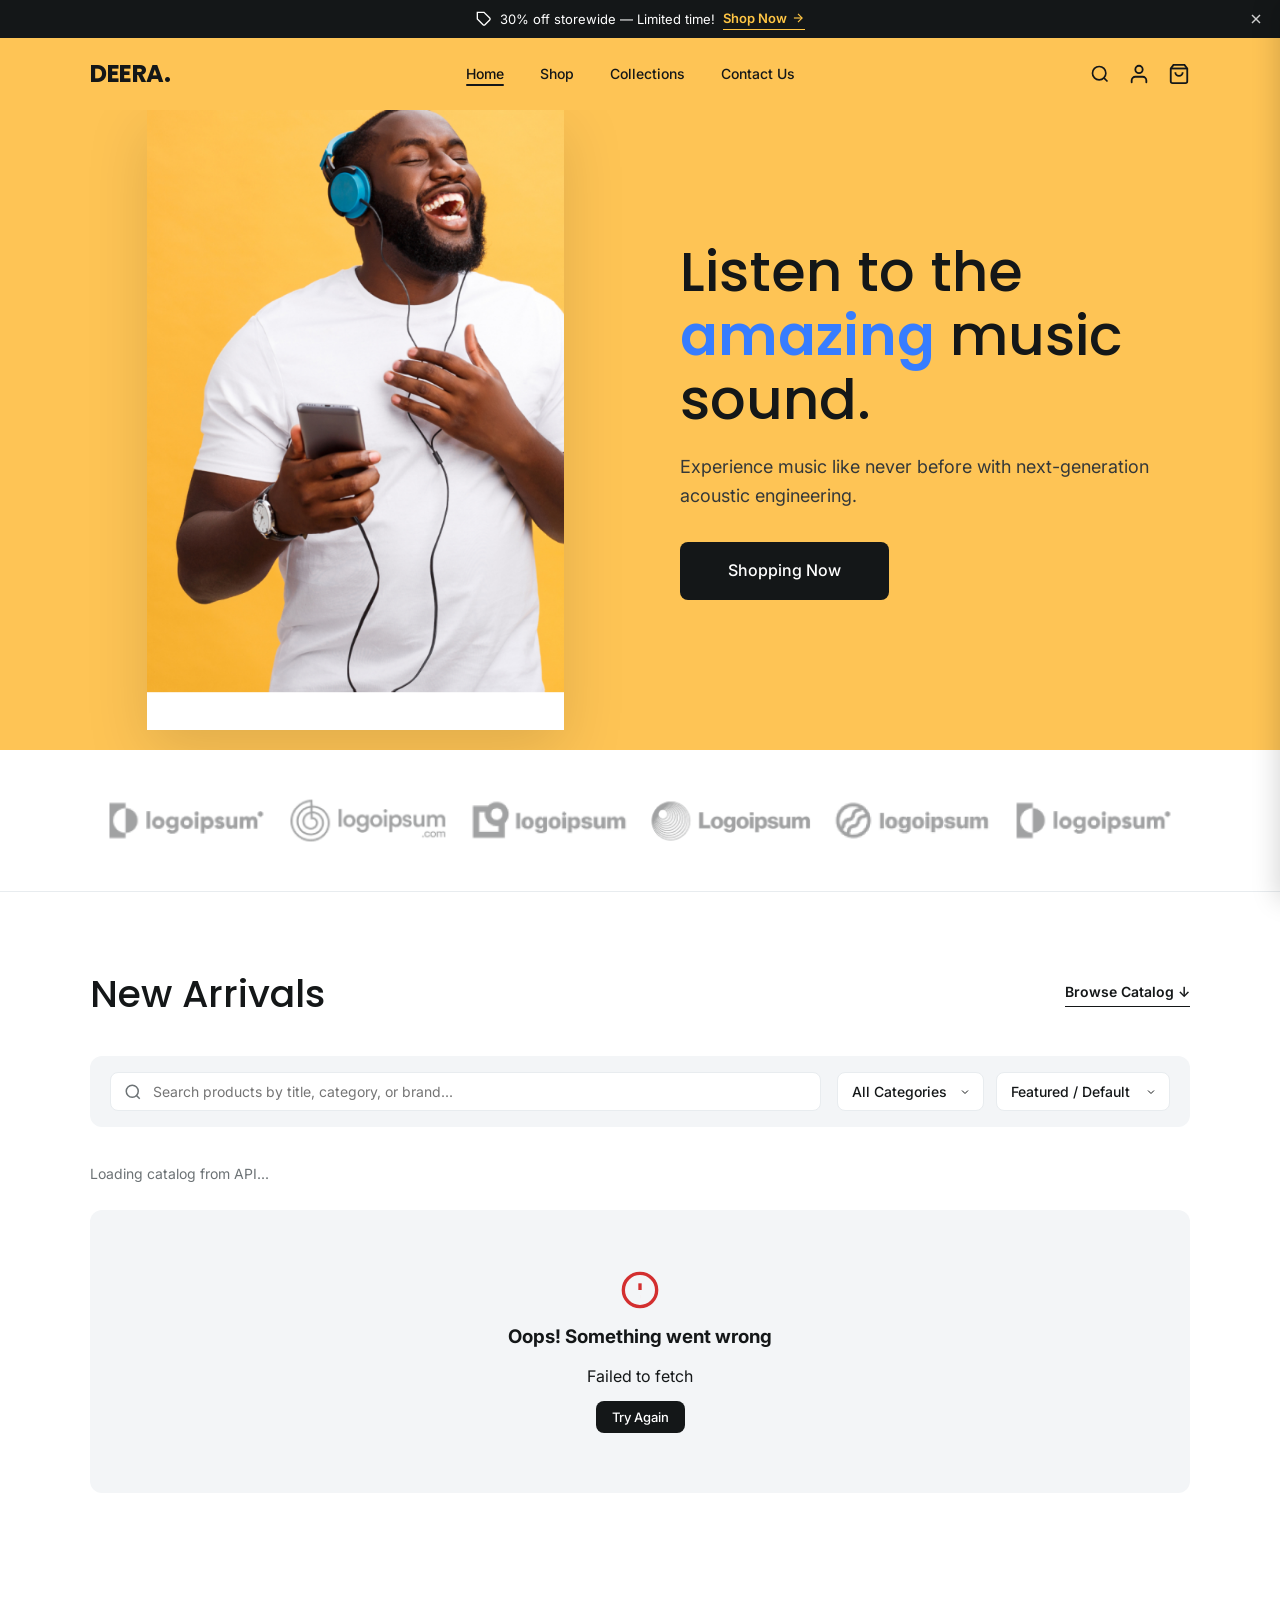
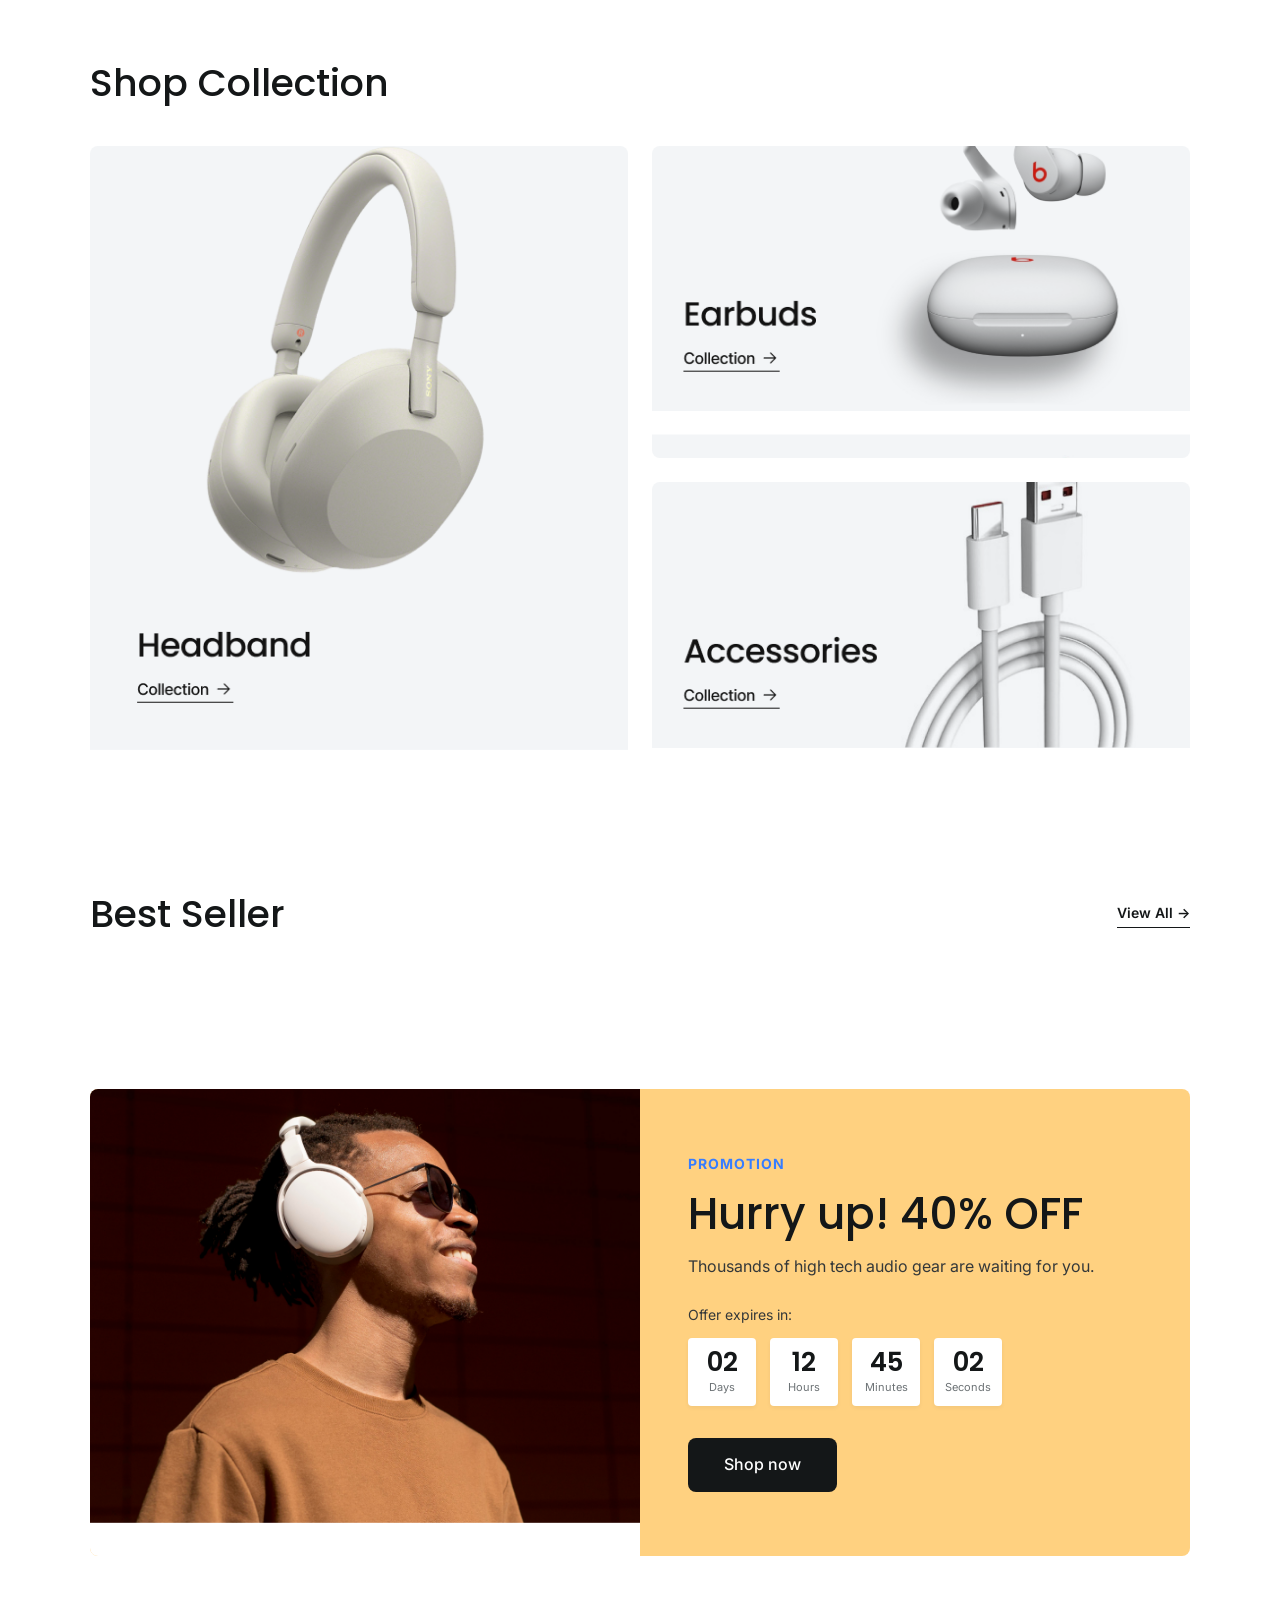
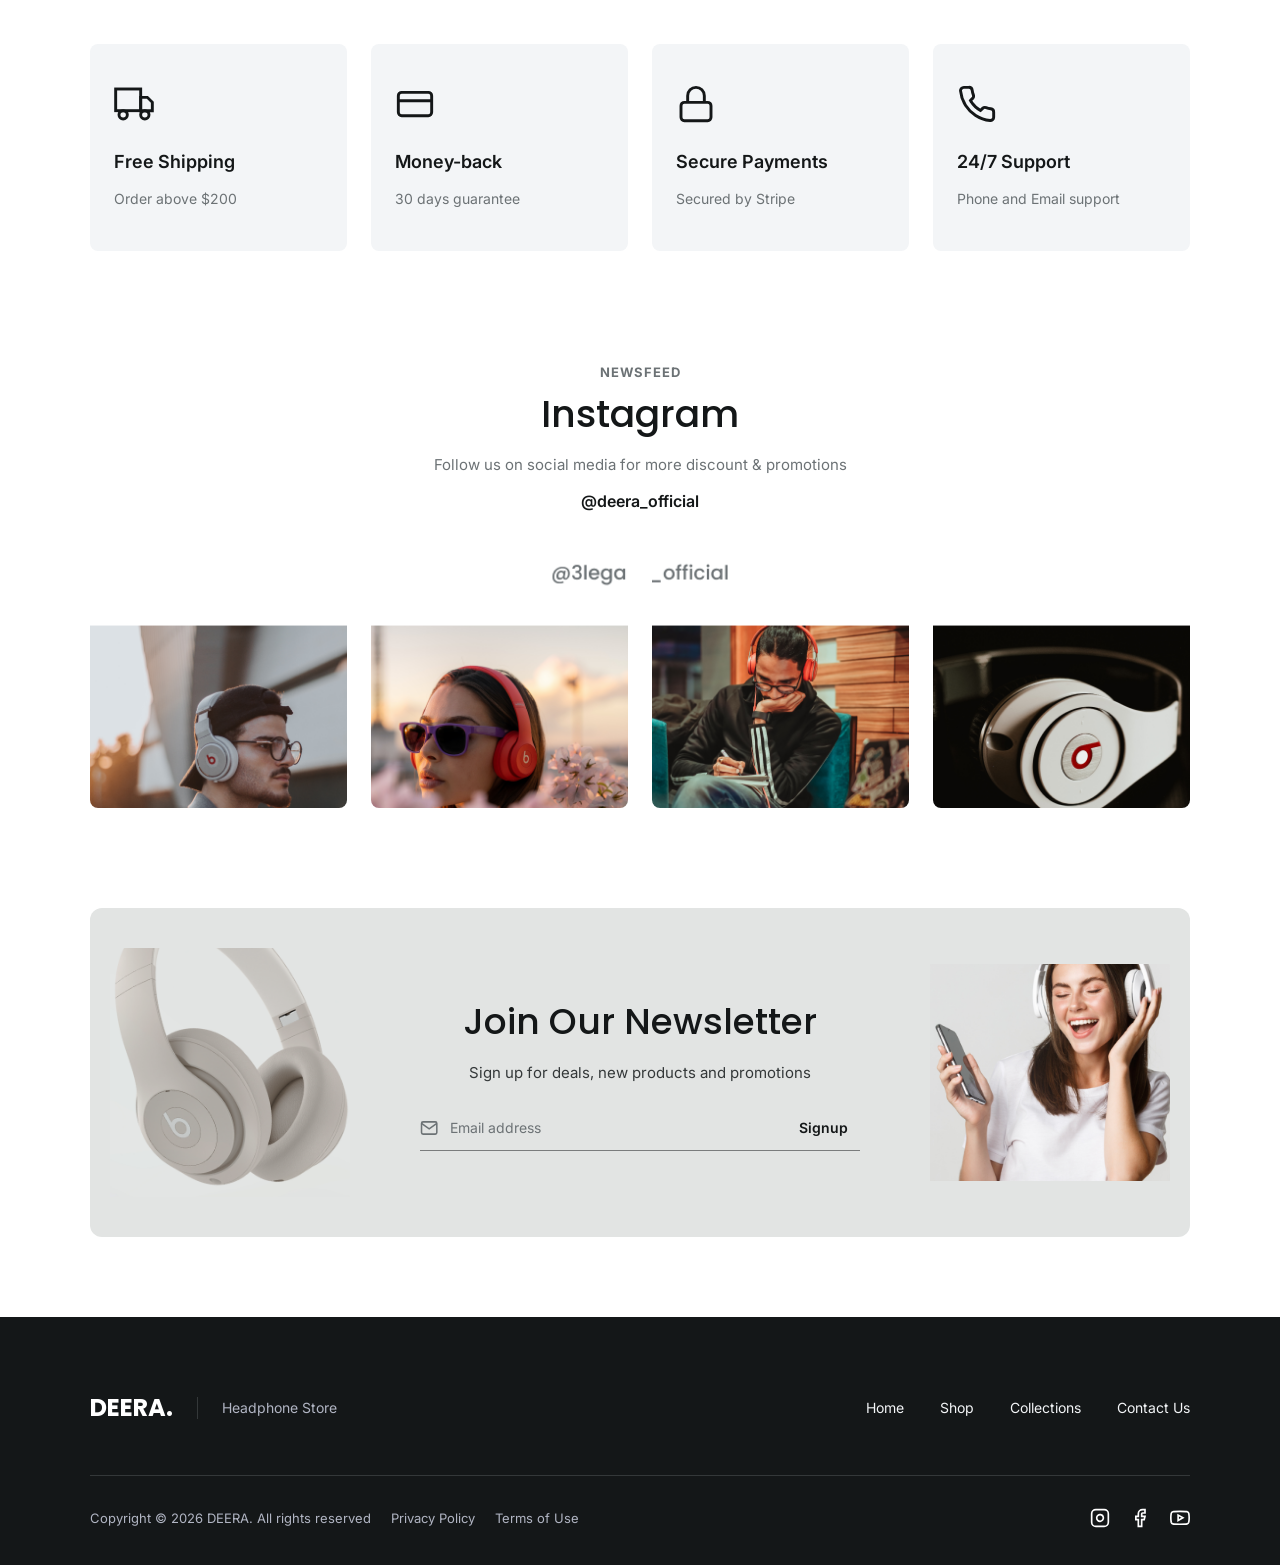
==== index.html @ 585e9918 "update" ====
<!DOCTYPE html>
<html lang="en">
<head>
  <meta charset="UTF-8">
  <meta name="viewport" content="width=device-width, initial-scale=1.0">
  <title>DEERA. — Premium Audio &amp; Headphone Store</title>
  <meta name="description" content="Discover premium headphones, earbuds, and audio accessories at DEERA. Experience music like never before.">
  
  <!-- Google Fonts: Poppins & Inter (Native CSS Import) -->
  <link rel="preconnect" href="https://fonts.googleapis.com">
  <link rel="preconnect" href="https://fonts.gstatic.com" crossorigin>
  <link href="https://fonts.googleapis.com/css2?family=Inter:wght@400;500;600;700&family=Poppins:wght@400;500;600;700&display=swap" rel="stylesheet">
  
  <!-- Native Stylesheets -->
  <link rel="stylesheet" href="assets/css/style.css">

  <!-- External JavaScript loaded with defer as mandated by praktikum requirements -->
  <script src="assets/js/cart.js" defer></script>
  <script src="assets/js/auth.js" defer></script>
  <script src="assets/js/app.js" defer></script>
</head>
<body>

  <!-- Top Announcement Bar -->
  <aside class="announcement-bar" id="announcementBar" aria-label="Store Announcement">
    <div class="announcement-content">
      <svg width="16" height="16" viewBox="0 0 24 24" fill="none" stroke="currentColor" stroke-width="2">
        <path d="M20.59 13.41l-7.17 7.17a2 2 0 0 1-2.83 0L2 12V2h10l8.59 8.59a2 2 0 0 1 0 2.82z"></path>
        <line x1="7" y1="7" x2="7.01" y2="7"></line>
      </svg>
      <span>30% off storewide — Limited time!</span>
      <a href="#newArrivals" class="announcement-link">
        Shop Now
        <svg width="14" height="14" viewBox="0 0 24 24" fill="none" stroke="currentColor" stroke-width="2">
          <line x1="5" y1="12" x2="19" y2="12"></line>
          <polyline points="12 5 19 12 12 19"></polyline>
        </svg>
      </a>
    </div>
    <button type="button" class="announcement-close-btn" id="closeAnnouncementBtn" aria-label="Close Announcement">
      <svg width="16" height="16" viewBox="0 0 24 24" fill="none" stroke="currentColor" stroke-width="2">
        <line x1="18" y1="6" x2="6" y2="18"></line>
        <line x1="6" y1="6" x2="18" y2="18"></line>
      </svg>
    </button>
  </aside>

  <!-- Site Navigation Header -->
  <header class="site-header hero-header">
    <div class="container">
      <nav class="navbar" aria-label="Main Navigation">
        <!-- Brand Logo -->
        <a href="index.html" class="brand-logo" aria-label="DEERA. Homepage">
          DEERA.
        </a>

        <!-- Desktop Navigation Links -->
        <ul class="nav-links">
          <li><a href="index.html" class="nav-link active">Home</a></li>
          <li><a href="#newArrivals" class="nav-link">Shop</a></li>
          <li><a href="#collections" class="nav-link">Collections</a></li>
          <li><a href="#newsletter" class="nav-link">Contact Us</a></li>
        </ul>

        <!-- Navigation Actions (Search, Auth User Greeting/Menu, Cart, Mobile Toggle) -->
        <div class="nav-actions">
          <!-- Search trigger -->
          <a href="#newArrivals" class="nav-action-btn" title="Search catalog" aria-label="Search">
            <svg width="20" height="20" viewBox="0 0 24 24" fill="none" stroke="currentColor" stroke-width="2">
              <circle cx="11" cy="11" r="8"></circle>
              <line x1="21" y1="21" x2="16.65" y2="16.65"></line>
            </svg>
          </a>

          <!-- User Session Status (Dynamically populated by auth.js with localStorage check) -->
          <div id="navAuthContainer">
            <a href="login.html" class="nav-icon-link" title="Sign In" aria-label="Sign In">
              <svg width="22" height="22" viewBox="0 0 24 24" fill="none" stroke="currentColor" stroke-width="2">
                <path d="M20 21v-2a4 4 0 0 0-4-4H8a4 4 0 0 0-4 4v2"></path>
                <circle cx="12" cy="7" r="4"></circle>
              </svg>
            </a>
          </div>

          <!-- Shopping Cart Trigger Button with badge -->
          <button type="button" class="nav-action-btn open-cart-btn" aria-label="Open Cart" title="View Cart">
            <svg width="22" height="22" viewBox="0 0 24 24" fill="none" stroke="currentColor" stroke-width="2">
              <path d="M6 2L3 6v14a2 2 0 0 0 2 2h14a2 2 0 0 0 2-2V6l-3-4z"></path>
              <line x1="3" y1="6" x2="21" y2="6"></line>
              <path d="M16 10a4 4 0 0 1-8 0"></path>
            </svg>
            <span class="cart-badge" style="display: none;">0</span>
          </button>

          <!-- Mobile Hamburger Toggle Button -->
          <button type="button" class="mobile-menu-toggle" id="mobileMenuToggle" aria-label="Open mobile menu">
            <svg width="24" height="24" viewBox="0 0 24 24" fill="none" stroke="currentColor" stroke-width="2">
              <line x1="3" y1="12" x2="21" y2="12"></line>
              <line x1="3" y1="6" x2="21" y2="6"></line>
              <line x1="3" y1="18" x2="21" y2="18"></line>
            </svg>
          </button>
        </div>
      </nav>
    </div>
  </header>

  <!-- Hero Section -->
  <section class="hero-section" id="hero">
    <div class="container">
      <div class="hero-grid">
        <!-- Left Hero Media: Smiling man with blue headphones and smartphone -->
        <div class="hero-media">
          <img 
            src="assets/images/hero-person.png" 
            alt="Person enjoying music with DEERA headphones" 
            class="hero-person-img"
            fetchpriority="high"
          >
        </div>

        <!-- Right Hero Content -->
        <div class="hero-content">
          <h1 class="hero-title">
            Listen to the <span class="highlight-blue">amazing</span> music sound.
          </h1>
          <p class="hero-subtitle">
            Experience music like never before with next-generation acoustic engineering.
          </p>
          <a href="#newArrivals" class="hero-btn">
            Shopping Now
          </a>
        </div>
      </div>
    </div>
  </section>

  <!-- Partner Brand Logos Section -->
  <section class="brand-logos-section" aria-label="Partner Brands">
    <div class="container">
      <img src="assets/images/brand-logos.png" alt="Trusted Partner Brands" class="brand-logos-banner-img" loading="lazy">
    </div>
  </section>

  <!-- Section: New Arrivals & Dynamic Product Catalog -->
  <section class="section-padding" id="newArrivals">
    <div class="container">
      <!-- Section Title & Header Link -->
      <div class="section-header-row">
        <h2 class="section-title">New Arrivals</h2>
        <a href="#newArrivals" class="section-header-link">Browse Catalog &darr;</a>
      </div>

      <!-- Real-Time Search (Debounce Closure) & Functional Filtering/Sorting Toolbar -->
      <div class="catalog-toolbar">
        <!-- Debounced Real-time Search Box -->
        <div class="search-box">
          <svg class="search-icon" width="18" height="18" viewBox="0 0 24 24" fill="none" stroke="currentColor" stroke-width="2">
            <circle cx="11" cy="11" r="8"></circle>
            <line x1="21" y1="21" x2="16.65" y2="16.65"></line>
          </svg>
          <input 
            type="text" 
            id="productSearchInput" 
            class="search-input" 
            placeholder="Search products by title, category, or brand..."
            aria-label="Search products"
          >
        </div>

        <!-- Filter & Sort Dropdowns -->
        <div class="filter-controls-group">
          <!-- Category Filter Dropdown -->
          <div class="select-filter-wrap">
            <select id="categoryFilter" class="select-filter" aria-label="Filter products by category">
              <option value="all">All Categories</option>
            </select>
          </div>

          <!-- Sorting Dropdown -->
          <div class="select-filter-wrap">
            <select id="sortBy" class="select-filter" aria-label="Sort products">
              <option value="default">Featured / Default</option>
              <option value="price-asc">Price: Low to High</option>
              <option value="price-desc">Price: High to Low</option>
              <option value="rating-desc">Highest Rated</option>
              <option value="name-asc">Name: A to Z</option>
            </select>
          </div>
        </div>
      </div>

      <!-- Live Catalog Count & Status -->
      <div class="catalog-status-bar">
        <span id="productsCountLabel">Loading catalog from API...</span>
      </div>

      <!-- Dynamic Product Cards Grid (Event Delegation Target for Detail Modal) -->
      <div id="newArrivalsGrid" class="product-grid" aria-live="polite">
        <!-- Dynamically rendered via app.js -->
      </div>

      <!-- Load More / Pagination Button (Array Slicing) -->
      <div class="pagination-wrap">
        <button type="button" id="loadMoreBtn" class="btn btn-outline btn-lg" style="display: none;">
          Load More
        </button>
      </div>
    </div>
  </section>

  <!-- Section: Shop Collection -->
  <section class="collection-section" id="collections" aria-label="Shop Collections">
    <div class="container">
      <div class="section-header-row">
        <h2 class="section-title">Shop Collection</h2>
      </div>

      <div class="collection-grid">
        <!-- Large Left Banner: Headband -->
        <a href="#newArrivals" class="collection-banner collection-banner-large" title="Browse Headbands">
          <img src="assets/images/collection-headband.png" alt="Headband Collection" class="collection-banner-img" loading="lazy">
        </a>

        <!-- Right Column: Earbuds and Accessories -->
        <div class="collection-right-col">
          <!-- Earbuds Banner -->
          <a href="#newArrivals" class="collection-banner collection-banner-small" title="Browse Earbuds">
            <img src="assets/images/collection-earbuds.png" alt="Earbuds Collection" class="collection-banner-img" loading="lazy">
          </a>

          <!-- Accessories Banner -->
          <a href="#newArrivals" class="collection-banner collection-banner-small" title="Browse Accessories">
            <img src="assets/images/collection-accessories.png" alt="Accessories Collection" class="collection-banner-img" loading="lazy">
          </a>
        </div>
      </div>
    </div>
  </section>

  <!-- Section: Best Seller Grid -->
  <section class="section-padding" style="padding-top: 20px;">
    <div class="container">
      <div class="section-header-row">
        <h2 class="section-title">Best Seller</h2>
        <a href="#newArrivals" class="section-header-link">View All &rarr;</a>
      </div>

      <!-- Best Seller Cards Grid (Event Delegation handled via container) -->
      <div id="bestSellersGrid" class="product-grid">
        <!-- Rendered dynamically via app.js -->
      </div>
    </div>
  </section>

  <!-- Section: Promotional Banner with Live Countdown Timer -->
  <section class="promo-section" aria-label="Special Promotion">
    <div class="container">
      <div class="promo-container">
        <!-- Left Banner Image -->
        <div class="promo-img-col">
          <img src="assets/images/promo-guy.png" alt="Man with sunglasses wearing DEERA headphones" loading="lazy">
        </div>

        <!-- Right Promotional Copy & Countdown Timer -->
        <div class="promo-content-col">
          <span class="promo-eyebrow">Promotion</span>
          <h2 class="promo-title">Hurry up! 40% OFF</h2>
          <p class="promo-desc">Thousands of high tech audio gear are waiting for you.</p>

          <p class="countdown-label">Offer expires in:</p>
          <div class="countdown-timer-grid">
            <div class="timer-box">
              <span class="timer-num" id="timerDays">02</span>
              <span class="timer-unit">Days</span>
            </div>
            <div class="timer-box">
              <span class="timer-num" id="timerHours">12</span>
              <span class="timer-unit">Hours</span>
            </div>
            <div class="timer-box">
              <span class="timer-num" id="timerMinutes">45</span>
              <span class="timer-unit">Minutes</span>
            </div>
            <div class="timer-box">
              <span class="timer-num" id="timerSeconds">05</span>
              <span class="timer-unit">Seconds</span>
            </div>
          </div>

          <div>
            <a href="#newArrivals" class="btn btn-primary btn-lg">Shop now</a>
          </div>
        </div>
      </div>
    </div>
  </section>

  <!-- Section: Values & Service Features -->
  <section class="values-section" aria-label="Customer Benefits">
    <div class="container">
      <div class="values-grid">
        <!-- Value 1 -->
        <div class="value-card">
          <div class="value-icon">
            <svg width="40" height="40" viewBox="0 0 24 24" fill="none" stroke="currentColor" stroke-width="1.75">
              <rect x="1" y="3" width="15" height="13"></rect>
              <polygon points="16 8 20 8 23 11 23 16 16 16 16 8"></polygon>
              <circle cx="5.5" cy="18.5" r="2.5"></circle>
              <circle cx="18.5" cy="18.5" r="2.5"></circle>
            </svg>
          </div>
          <h3 class="value-title">Free Shipping</h3>
          <p class="value-desc">Order above $200</p>
        </div>

        <!-- Value 2 -->
        <div class="value-card">
          <div class="value-icon">
            <svg width="40" height="40" viewBox="0 0 24 24" fill="none" stroke="currentColor" stroke-width="1.75">
              <rect x="2" y="5" width="20" height="14" rx="2"></rect>
              <line x1="2" y1="10" x2="22" y2="10"></line>
            </svg>
          </div>
          <h3 class="value-title">Money-back</h3>
          <p class="value-desc">30 days guarantee</p>
        </div>

        <!-- Value 3 -->
        <div class="value-card">
          <div class="value-icon">
            <svg width="40" height="40" viewBox="0 0 24 24" fill="none" stroke="currentColor" stroke-width="1.75">
              <rect x="3" y="11" width="18" height="11" rx="2" ry="2"></rect>
              <path d="M7 11V7a5 5 0 0 1 10 0v4"></path>
            </svg>
          </div>
          <h3 class="value-title">Secure Payments</h3>
          <p class="value-desc">Secured by Stripe</p>
        </div>

        <!-- Value 4 -->
        <div class="value-card">
          <div class="value-icon">
            <svg width="40" height="40" viewBox="0 0 24 24" fill="none" stroke="currentColor" stroke-width="1.75">
              <path d="M22 16.92v3a2 2 0 0 1-2.18 2 19.79 19.79 0 0 1-8.63-3.07 19.5 19.5 0 0 1-6-6 19.79 19.79 0 0 1-3.07-8.67A2 2 0 0 1 4.11 2h3a2 2 0 0 1 2 1.72 12.84 12.84 0 0 0 .7 2.81 2 2 0 0 1-.45 2.11L8.09 9.91a16 16 0 0 0 6 6l1.27-1.27a2 2 0 0 1 2.11-.45 12.84 12.84 0 0 0 2.81.7A2 2 0 0 1 22 16.92z"></path>
            </svg>
          </div>
          <h3 class="value-title">24/7 Support</h3>
          <p class="value-desc">Phone and Email support</p>
        </div>
      </div>
    </div>
  </section>

  <!-- Section: Instagram Newsfeed -->
  <section class="instagram-section" aria-label="Social Feed">
    <div class="container">
      <span class="insta-eyebrow">Newsfeed</span>
      <h2 class="insta-title">Instagram</h2>
      <p class="insta-subtitle">Follow us on social media for more discount &amp; promotions</p>
      <a href="https://instagram.com" target="_blank" rel="noopener noreferrer" class="insta-handle">@deera_official</a>

      <div class="instagram-grid">
        <div class="insta-item">
          <img src="assets/images/instagram-1.png" alt="Lifestyle audio photography" loading="lazy">
        </div>
        <div class="insta-item">
          <img src="assets/images/instagram-2.png" alt="Listening to DEERA sound outdoors" loading="lazy">
        </div>
        <div class="insta-item">
          <img src="assets/images/instagram-3.png" alt="Working with music" loading="lazy">
        </div>
        <div class="insta-item">
          <img src="assets/images/instagram-4.png" alt="DEERA headphone close-up" loading="lazy">
        </div>
      </div>
    </div>
  </section>

  <!-- Section: Join Our Newsletter -->
  <section class="newsletter-section" id="newsletter">
    <div class="container">
      <div class="newsletter-box">
        <!-- Left Product Art -->
        <div class="nl-media-left">
          <img src="assets/images/newsletter-headphone.png" alt="Headphone decorative element" loading="lazy">
        </div>

        <!-- Center Form & Typography -->
        <div class="nl-center-content">
          <h2 class="nl-title">Join Our Newsletter</h2>
          <p class="nl-desc">Sign up for deals, new products and promotions</p>
          
          <form class="newsletter-form" id="newsletterForm">
            <div class="nl-input-wrap">
              <svg class="nl-icon" width="20" height="20" viewBox="0 0 24 24" fill="none" stroke="currentColor" stroke-width="2">
                <path d="M4 4h16c1.1 0 2 .9 2 2v12c0 1.1-.9 2-2 2H4c-1.1 0-2-.9-2-2V6c0-1.1.9-2 2-2z"></path>
                <polyline points="22,6 12,13 2,6"></polyline>
              </svg>
              <input 
                type="email" 
                id="newsletterEmail" 
                class="nl-input" 
                placeholder="Email address" 
                required 
                aria-label="Email address for newsletter"
              >
            </div>
            <button type="submit" class="nl-submit-btn">Signup</button>
          </form>
        </div>

        <!-- Right Product Art -->
        <div class="nl-media-right">
          <img src="assets/images/newsletter-girl.png" alt="Happy girl enjoying headphones" loading="lazy">
        </div>
      </div>
    </div>
  </section>

  <!-- Site Footer -->
  <footer class="site-footer">
    <div class="container">
      <!-- Top Row: Brand & Navigation -->
      <div class="footer-top-row">
        <div class="footer-brand-wrap">
          <span class="footer-brand-logo">DEERA.</span>
          <span class="footer-store-tag">Headphone Store</span>
        </div>

        <ul class="footer-nav">
          <li><a href="index.html">Home</a></li>
          <li><a href="#newArrivals">Shop</a></li>
          <li><a href="#collections">Collections</a></li>
          <li><a href="#newsletter">Contact Us</a></li>
        </ul>
      </div>

      <div class="footer-divider"></div>

      <!-- Bottom Row: Copyright, Legal & Socials -->
      <div class="footer-bottom-row">
        <div class="footer-legal-links">
          <span>Copyright &copy; 2026 DEERA. All rights reserved</span>
          <a href="#">Privacy Policy</a>
          <a href="#">Terms of Use</a>
        </div>

        <div class="footer-socials">
          <a href="https://instagram.com" class="social-link" target="_blank" rel="noopener noreferrer" aria-label="Instagram">
            <svg width="20" height="20" viewBox="0 0 24 24" fill="none" stroke="currentColor" stroke-width="2">
              <rect x="2" y="2" width="20" height="20" rx="5" ry="5"></rect>
              <path d="M16 11.37A4 4 0 1 1 12.63 8 4 4 0 0 1 16 11.37z"></path>
              <line x1="17.5" y1="6.5" x2="17.51" y2="6.5"></line>
            </svg>
          </a>
          <a href="https://facebook.com" class="social-link" target="_blank" rel="noopener noreferrer" aria-label="Facebook">
            <svg width="20" height="20" viewBox="0 0 24 24" fill="none" stroke="currentColor" stroke-width="2">
              <path d="M18 2h-3a5 5 0 0 0-5 5v3H7v4h3v8h4v-8h3l1-4h-4V7a1 1 0 0 1 1-1h3z"></path>
            </svg>
          </a>
          <a href="https://youtube.com" class="social-link" target="_blank" rel="noopener noreferrer" aria-label="YouTube">
            <svg width="20" height="20" viewBox="0 0 24 24" fill="none" stroke="currentColor" stroke-width="2">
              <path d="M22.54 6.42a2.78 2.78 0 0 0-1.94-2C18.88 4 12 4 12 4s-6.88 0-8.6.46a2.78 2.78 0 0 0-1.94 2A29 29 0 0 0 1 11.75a29 29 0 0 0 .46 5.33A2.78 2.78 0 0 0 3.4 19c1.72.46 8.6.46 8.6.46s6.88 0 8.6-.46a2.78 2.78 0 0 0 1.94-2 29 29 0 0 0 .46-5.25 29 29 0 0 0-.46-5.33z"></path>
              <polygon points="9.75 15.02 15.5 11.75 9.75 8.48 9.75 15.02"></polygon>
            </svg>
          </a>
        </div>
      </div>
    </div>
  </footer>

  <!-- Native HTML5 Dialog: Product Detail Modal (Triggered via Event Delegation) -->
  <dialog id="productDetailModal" class="product-modal" aria-labelledby="modalProductTitle">
    <div class="modal-header-bar">
      <button type="button" class="modal-close-btn" id="closeModalBtn" aria-label="Close Product Details">&times;</button>
    </div>
    <div class="modal-body" id="modalProductBody">
      <!-- Populated dynamically via openProductModal() in app.js -->
    </div>
  </dialog>

  <!-- Slide-Out Shopping Cart Drawer -->
  <div class="cart-drawer-overlay" id="cartDrawerOverlay"></div>
  <aside class="cart-drawer" id="cartDrawer" aria-label="Shopping Cart Drawer">
    <div class="cart-drawer-header">
      <h3 class="cart-drawer-title">Cart</h3>
      <button type="button" class="modal-close-btn" id="closeCartDrawerBtn" aria-label="Close Cart">&times;</button>
    </div>
    <div class="cart-drawer-body" id="cartDrawerBody">
      <!-- Rendered dynamically via cart.js -->
    </div>
    <div class="cart-drawer-footer" id="cartDrawerFooter">
      <!-- Subtotal and actions rendered via cart.js -->
    </div>
  </aside>

  <!-- Mobile Navigation Drawer -->
  <div class="mobile-nav-overlay" id="mobileNavOverlay"></div>
  <nav class="mobile-nav-drawer" id="mobileNavDrawer" aria-label="Mobile Navigation">
    <div>
      <div class="mobile-nav-header">
        <span class="brand-logo">DEERA.</span>
        <button type="button" class="modal-close-btn" id="mobileNavClose" aria-label="Close navigation">&times;</button>
      </div>
      <ul class="mobile-nav-links">
        <li><a href="index.html">Home</a></li>
        <li><a href="#newArrivals">Shop</a></li>
        <li><a href="#collections">Collections</a></li>
        <li><a href="#newsletter">Contact Us</a></li>
      </ul>
    </div>
    <div style="padding-top: 24px; border-top: 1px solid var(--color-border); display: flex; flex-direction: column; gap: 10px;">
      <a href="login.html" class="btn btn-primary w-100">Sign In</a>
      <a href="signup.html" class="btn btn-outline w-100">Create Account</a>
    </div>
  </nav>

</body>
</html>
---- assets/css/style.css ----
/* ==========================================================================
   DEERA. E-Commerce - Main Stylesheet
   Pure Native CSS3 - High Fidelity UI Design
   ========================================================================== */

/* 1. Design Tokens & CSS Custom Properties */
:root {
  --color-primary: #141718;
  --color-primary-hover: #23262f;
  --color-secondary: #6c7275;
  --color-muted: #9e9e9e;
  --color-dark: #121212;
  --color-white: #ffffff;
  --color-bg-light: #f3f5f7;
  --color-border: #e8ecef;
  --color-yellow-hero: #fec455;
  --color-yellow-hero-gradient: linear-gradient(135deg, #ffca58 0%, #feb638 100%);
  --color-yellow-promo: #ffd180;
  --color-accent-blue: #377dff;
  --color-accent-green: #38cb89;
  --color-accent-red: #ea4335;
  --color-danger: #d32f2f;

  --font-heading: 'Poppins', -apple-system, BlinkMacSystemFont, 'Segoe UI', Roboto, sans-serif;
  --font-body: 'Inter', -apple-system, BlinkMacSystemFont, 'Segoe UI', Roboto, sans-serif;

  --container-max-width: 1140px;
  --border-radius-sm: 4px;
  --border-radius-md: 8px;
  --border-radius-lg: 12px;
  --border-radius-full: 9999px;

  --shadow-sm: 0 2px 4px rgba(0, 0, 0, 0.05);
  --shadow-md: 0 4px 16px rgba(0, 0, 0, 0.08);
  --shadow-lg: 0 10px 30px rgba(0, 0, 0, 0.12);
  --shadow-drawer: -4px 0 24px rgba(0, 0, 0, 0.15);

  --transition-fast: 0.15s ease;
  --transition-normal: 0.25s ease;
  --transition-slow: 0.35s ease;
}

/* 2. Global Resets & Base Typography */
*, *::before, *::after {
  box-sizing: border-box;
  margin: 0;
  padding: 0;
}

html {
  font-size: 16px;
  scroll-behavior: smooth;
  -webkit-font-smoothing: antialiased;
  -moz-osx-font-smoothing: grayscale;
}

body {
  font-family: var(--font-body);
  color: var(--color-primary);
  background-color: var(--color-white);
  line-height: 1.6;
  overflow-x: hidden;
}

img {
  max-width: 100%;
  height: auto;
  display: block;
}

a {
  color: inherit;
  text-decoration: none;
  transition: color var(--transition-fast);
}

button, input, select, textarea {
  font-family: inherit;
  font-size: inherit;
  border: none;
  outline: none;
}

button {
  cursor: pointer;
  background: none;
}

.container {
  width: 100%;
  max-width: var(--container-max-width);
  margin-left: auto;
  margin-right: auto;
  padding-left: 20px;
  padding-right: 20px;
}

.w-100 {
  width: 100%;
}

/* 3. Button Styles */
.btn {
  display: inline-flex;
  align-items: center;
  justify-content: center;
  gap: 8px;
  font-weight: 500;
  font-size: 14px;
  padding: 12px 24px;
  border-radius: var(--border-radius-md);
  transition: all var(--transition-fast);
  text-align: center;
  white-space: nowrap;
}

.btn-primary {
  background-color: var(--color-primary);
  color: var(--color-white);
}

.btn-primary:hover {
  background-color: var(--color-primary-hover);
  transform: translateY(-1px);
}

.btn-outline {
  background-color: transparent;
  color: var(--color-primary);
  border: 1px solid var(--color-primary);
}

.btn-outline:hover {
  background-color: var(--color-primary);
  color: var(--color-white);
}

.btn-sm {
  padding: 8px 16px;
  font-size: 13px;
}

.btn-lg {
  padding: 14px 36px;
  font-size: 16px;
}

/* 4. Top Announcement Bar */
.announcement-bar {
  background-color: var(--color-primary);
  color: var(--color-white);
  font-size: 13px;
  padding: 8px 16px;
  display: flex;
  align-items: center;
  justify-content: center;
  position: relative;
  z-index: 50;
}

.announcement-content {
  display: flex;
  align-items: center;
  gap: 8px;
  text-align: center;
}

.announcement-link {
  color: #ffc544;
  font-weight: 600;
  display: inline-flex;
  align-items: center;
  gap: 4px;
  border-bottom: 1px solid #ffc544;
}

.announcement-link:hover {
  color: var(--color-white);
  border-color: var(--color-white);
}

.announcement-close-btn {
  position: absolute;
  right: 16px;
  color: var(--color-white);
  opacity: 0.8;
  display: flex;
  align-items: center;
  justify-content: center;
}

.announcement-close-btn:hover {
  opacity: 1;
}

/* 5. Navigation Bar */
.site-header {
  position: relative;
  background-color: transparent;
  z-index: 40;
  transition: background-color var(--transition-fast);
}

.site-header.hero-header {
  background-color: var(--color-yellow-hero);
}

.site-header.standard-header {
  background-color: var(--color-white);
  border-bottom: 1px solid var(--color-border);
}

.navbar {
  display: flex;
  align-items: center;
  justify-content: space-between;
  height: 72px;
}

.brand-logo {
  font-family: var(--font-heading);
  font-size: 24px;
  font-weight: 700;
  letter-spacing: -0.5px;
  color: var(--color-primary);
  display: inline-flex;
  align-items: center;
}

.nav-links {
  display: flex;
  align-items: center;
  gap: 36px;
  list-style: none;
}

.nav-link {
  font-size: 14px;
  font-weight: 500;
  color: var(--color-primary);
  position: relative;
  padding: 4px 0;
}

.nav-link:hover, .nav-link.active {
  color: var(--color-dark);
}

.nav-link.active::after {
  content: '';
  position: absolute;
  bottom: 0;
  left: 0;
  right: 0;
  height: 2px;
  background-color: var(--color-primary);
  border-radius: 2px;
}

.nav-actions {
  display: flex;
  align-items: center;
  gap: 18px;
}

.nav-action-btn, .nav-icon-link {
  color: var(--color-primary);
  display: flex;
  align-items: center;
  justify-content: center;
  position: relative;
  transition: transform var(--transition-fast);
}

.nav-action-btn:hover, .nav-icon-link:hover {
  transform: scale(1.08);
}

/* Cart badge count */
.cart-badge {
  position: absolute;
  top: -6px;
  right: -8px;
  background-color: var(--color-primary);
  color: var(--color-white);
  font-size: 11px;
  font-weight: 700;
  min-width: 18px;
  height: 18px;
  border-radius: var(--border-radius-full);
  display: inline-flex;
  align-items: center;
  justify-content: center;
  padding: 0 4px;
}

/* User Profile Menu & Dropdown */
.user-profile-menu {
  position: relative;
}

.user-greeting-btn {
  display: flex;
  align-items: center;
  gap: 8px;
  font-size: 14px;
  font-weight: 600;
  color: var(--color-primary);
  padding: 6px 12px;
  border-radius: var(--border-radius-full);
  background: rgba(255, 255, 255, 0.4);
  backdrop-filter: blur(8px);
  transition: background var(--transition-fast);
}

.user-greeting-btn:hover {
  background: rgba(255, 255, 255, 0.7);
}

.user-avatar-circle {
  width: 26px;
  height: 26px;
  border-radius: 50%;
  background-color: var(--color-primary);
  color: var(--color-white);
  display: inline-flex;
  align-items: center;
  justify-content: center;
  font-size: 12px;
  font-weight: 700;
}

.dropdown-chevron {
  transition: transform var(--transition-fast);
}

.user-greeting-btn[aria-expanded="true"] .dropdown-chevron {
  transform: rotate(180deg);
}

.user-dropdown-card {
  position: absolute;
  top: calc(100% + 10px);
  right: 0;
  width: 220px;
  background-color: var(--color-white);
  border: 1px solid var(--color-border);
  border-radius: var(--border-radius-md);
  box-shadow: var(--shadow-lg);
  padding: 8px 0;
  opacity: 0;
  visibility: hidden;
  transform: translateY(-8px);
  transition: all var(--transition-fast);
  z-index: 100;
}

.user-dropdown-card.active {
  opacity: 1;
  visibility: visible;
  transform: translateY(0);
}

.user-dropdown-header {
  padding: 8px 16px;
  display: flex;
  flex-direction: column;
}

.user-dropdown-header strong {
  font-size: 14px;
}

.user-dropdown-username {
  font-size: 12px;
  color: var(--color-secondary);
}

.dropdown-divider {
  height: 1px;
  background-color: var(--color-border);
  margin: 6px 0;
}

.dropdown-item {
  display: flex;
  align-items: center;
  gap: 10px;
  padding: 8px 16px;
  font-size: 13px;
  color: var(--color-primary);
  width: 100%;
  text-align: left;
}

.dropdown-item:hover {
  background-color: var(--color-bg-light);
}

.dropdown-item.text-danger {
  color: var(--color-danger);
}

/* Mobile Hamburger Toggle */
.mobile-menu-toggle {
  display: none;
  align-items: center;
  justify-content: center;
  color: var(--color-primary);
}

/* 6. Hero Section */
.hero-section {
  background-color: var(--color-yellow-hero);
  position: relative;
  overflow: hidden;
  padding-bottom: 20px;
}

.hero-grid {
  display: grid;
  grid-template-columns: 1fr 1fr;
  align-items: center;
  min-height: 600px;
  gap: 40px;
}

.hero-media {
  display: flex;
  align-items: flex-end;
  justify-content: center;
  height: 100%;
}

.hero-person-img {
  max-height: 620px;
  width: auto;
  object-fit: contain;
  filter: drop-shadow(0 20px 30px rgba(0,0,0,0.12));
}

.hero-content {
  padding-left: 20px;
}

.hero-title {
  font-family: var(--font-heading);
  font-size: 56px;
  font-weight: 500;
  line-height: 1.15;
  color: var(--color-primary);
  margin-bottom: 20px;
}

.hero-title .highlight-blue {
  color: var(--color-accent-blue);
  font-weight: 600;
}

.hero-subtitle {
  font-size: 18px;
  color: #343839;
  margin-bottom: 32px;
}

.hero-btn {
  background-color: var(--color-primary);
  color: var(--color-white);
  padding: 16px 48px;
  font-size: 16px;
  font-weight: 500;
  border-radius: var(--border-radius-md);
  display: inline-flex;
}

.hero-btn:hover {
  background-color: var(--color-primary-hover);
  transform: translateY(-2px);
}

/* 7. Brand Logos Section */
.brand-logos-section {
  padding: 40px 0;
  border-bottom: 1px solid var(--color-border);
  background-color: var(--color-white);
}

.logos-wrapper {
  display: flex;
  align-items: center;
  justify-content: space-between;
  gap: 24px;
  flex-wrap: wrap;
}

.logo-item {
  opacity: 0.6;
  transition: opacity var(--transition-fast);
}

.logo-item:hover {
  opacity: 1;
}

.brand-logos-banner-img {
  max-width: 100%;
  height: auto;
  margin: 0 auto;
}

/* 8. Products Section (New Arrivals & Best Sellers) */
.section-padding {
  padding: 72px 0;
}

.section-header-row {
  display: flex;
  align-items: center;
  justify-content: space-between;
  margin-bottom: 32px;
  flex-wrap: wrap;
  gap: 16px;
}

.section-title {
  font-family: var(--font-heading);
  font-size: 38px;
  font-weight: 500;
  color: var(--color-primary);
}

.section-header-link {
  font-size: 14px;
  font-weight: 600;
  color: var(--color-primary);
  border-bottom: 1.5px solid var(--color-primary);
  padding-bottom: 2px;
}

/* Catalog Filter & Search Toolbar */
.catalog-toolbar {
  background-color: var(--color-bg-light);
  border-radius: var(--border-radius-lg);
  padding: 16px 20px;
  margin-bottom: 36px;
  display: flex;
  align-items: center;
  justify-content: space-between;
  gap: 16px;
  flex-wrap: wrap;
}

.search-box {
  position: relative;
  flex: 1;
  min-width: 240px;
}

.search-icon {
  position: absolute;
  left: 14px;
  top: 50%;
  transform: translateY(-50%);
  color: var(--color-secondary);
  pointer-events: none;
}

.search-input {
  width: 100%;
  padding: 10px 14px 10px 42px;
  background-color: var(--color-white);
  border: 1px solid var(--color-border);
  border-radius: var(--border-radius-md);
  font-size: 14px;
  color: var(--color-primary);
  transition: border-color var(--transition-fast);
}

.search-input:focus {
  border-color: var(--color-primary);
}

.filter-controls-group {
  display: flex;
  align-items: center;
  gap: 12px;
  flex-wrap: wrap;
}

.select-filter-wrap {
  position: relative;
}

.select-filter {
  appearance: none;
  background-color: var(--color-white);
  border: 1px solid var(--color-border);
  border-radius: var(--border-radius-md);
  padding: 10px 36px 10px 14px;
  font-size: 14px;
  font-weight: 500;
  color: var(--color-primary);
  cursor: pointer;
  background-image: url("data:image/svg+xml,%3Csvg width='12' height='12' viewBox='0 0 24 24' fill='none' stroke='%23141718' stroke-width='2' xmlns='http://www.w3.org/2000/svg'%3E%3Cpolyline points='6 9 12 15 18 9'%3E%3C/polyline%3E%3C/svg%3E");
  background-repeat: no-repeat;
  background-position: right 12px center;
}

.select-filter:focus {
  border-color: var(--color-primary);
}

.catalog-status-bar {
  display: flex;
  align-items: center;
  justify-content: space-between;
  margin-bottom: 24px;
  font-size: 14px;
  color: var(--color-secondary);
}

/* Product Card Grid */
.product-grid {
  display: grid;
  grid-template-columns: repeat(4, 1fr);
  gap: 24px;
}

.product-card {
  position: relative;
  display: flex;
  flex-direction: column;
  transition: transform var(--transition-fast);
  cursor: pointer;
}

.product-card:hover {
  transform: translateY(-4px);
}

.product-img-box {
  background-color: var(--color-bg-light);
  border-radius: var(--border-radius-md);
  position: relative;
  aspect-ratio: 1 / 1.15;
  display: flex;
  align-items: center;
  justify-content: center;
  overflow: hidden;
  padding: 24px;
  margin-bottom: 14px;
}

.product-thumb {
  max-width: 85%;
  max-height: 85%;
  object-fit: contain;
  transition: transform var(--transition-normal);
}

.product-card:hover .product-thumb {
  transform: scale(1.05);
}

.product-badge {
  position: absolute;
  top: 14px;
  left: 14px;
  font-size: 12px;
  font-weight: 700;
  padding: 4px 10px;
  border-radius: var(--border-radius-sm);
  text-transform: uppercase;
}

.badge-new {
  background-color: var(--color-white);
  color: var(--color-primary);
}

.badge-discount {
  background-color: var(--color-accent-green);
  color: var(--color-white);
}

.product-badge.badge-hot {
  background-color: #ff5722;
  color: var(--color-white);
}

.btn-wishlist {
  position: absolute;
  top: 14px;
  right: 14px;
  width: 34px;
  height: 34px;
  border-radius: 50%;
  background-color: var(--color-white);
  display: flex;
  align-items: center;
  justify-content: center;
  color: var(--color-secondary);
  box-shadow: var(--shadow-sm);
  transition: all var(--transition-fast);
  z-index: 5;
}

.btn-wishlist:hover {
  color: var(--color-danger);
  transform: scale(1.1);
}

.btn-add-cart {
  position: absolute;
  bottom: 14px;
  left: 14px;
  right: 14px;
  background-color: var(--color-primary);
  color: var(--color-white);
  font-weight: 500;
  font-size: 14px;
  padding: 10px 16px;
  border-radius: var(--border-radius-md);
  text-align: center;
  opacity: 0;
  transform: translateY(8px);
  transition: all var(--transition-fast);
  z-index: 5;
}

.product-card:hover .btn-add-cart {
  opacity: 1;
  transform: translateY(0);
}

.product-info {
  display: flex;
  flex-direction: column;
  gap: 4px;
}

.product-rating {
  display: flex;
  align-items: center;
  gap: 6px;
}

.stars {
  display: flex;
  align-items: center;
  gap: 2px;
}

.rating-num {
  font-size: 12px;
  color: var(--color-secondary);
}

.product-title {
  font-size: 15px;
  font-weight: 600;
  color: var(--color-primary);
  margin-top: 4px;
  display: -webkit-box;
  -webkit-line-clamp: 1;
  -webkit-box-orient: vertical;
  overflow: hidden;
}

.product-price-row {
  display: flex;
  align-items: center;
  gap: 8px;
  margin-top: 2px;
}

.price-current {
  font-size: 15px;
  font-weight: 600;
  color: var(--color-primary);
}

.price-original {
  font-size: 13px;
  color: var(--color-secondary);
  text-decoration: line-through;
}

.product-category-tag {
  font-size: 11px;
  color: var(--color-muted);
  text-transform: uppercase;
  letter-spacing: 0.5px;
  margin-top: 2px;
}

/* Load More Pagination Container */
.pagination-wrap {
  margin-top: 48px;
  display: flex;
  justify-content: center;
}

/* Skeleton Loading State */
.skeleton-card {
  pointer-events: none;
}

.skeleton {
  background: linear-gradient(90deg, #f0f0f0 25%, #e0e0e0 50%, #f0f0f0 75%);
  background-size: 200% 100%;
  animation: shimmer 1.5s infinite;
  border-radius: var(--border-radius-md);
}

.skeleton-img {
  aspect-ratio: 1 / 1.15;
  margin-bottom: 14px;
}

.skeleton-text {
  height: 14px;
  margin-bottom: 8px;
}

@keyframes shimmer {
  0% { background-position: -200% 0; }
  100% { background-position: 200% 0; }
}

/* Error State */
.catalog-error-box, .no-products-found {
  grid-column: 1 / -1;
  text-align: center;
  padding: 60px 20px;
  background-color: var(--color-bg-light);
  border-radius: var(--border-radius-lg);
  display: flex;
  flex-direction: column;
  align-items: center;
  gap: 12px;
}

/* 9. Shop Collection Section */
.collection-section {
  padding: 40px 0 70px;
}

.collection-grid {
  display: grid;
  grid-template-columns: 1fr 1fr;
  gap: 24px;
}

.collection-banner {
  background-color: var(--color-bg-light);
  border-radius: var(--border-radius-md);
  position: relative;
  overflow: hidden;
  display: block;
}

.collection-banner-large {
  min-height: 580px;
}

.collection-banner-img {
  width: 100%;
  height: 100%;
  object-fit: cover;
  transition: transform var(--transition-slow);
}

.collection-banner:hover .collection-banner-img {
  transform: scale(1.03);
}

.collection-right-col {
  display: flex;
  flex-direction: column;
  gap: 24px;
}

.collection-banner-small {
  min-height: 278px;
  flex: 1;
}

/* 10. Promotion Banner with Countdown Timer */
.promo-section {
  padding: 40px 0;
}

.promo-container {
  display: grid;
  grid-template-columns: 1fr 1fr;
  background-color: #ffd180;
  border-radius: var(--border-radius-md);
  overflow: hidden;
}

.promo-img-col img {
  width: 100%;
  height: 100%;
  object-fit: cover;
}

.promo-content-col {
  padding: 64px 48px;
  display: flex;
  flex-direction: column;
  justify-content: center;
}

.promo-eyebrow {
  color: var(--color-accent-blue);
  font-size: 14px;
  font-weight: 700;
  text-transform: uppercase;
  letter-spacing: 1px;
  margin-bottom: 12px;
}

.promo-title {
  font-family: var(--font-heading);
  font-size: 44px;
  font-weight: 500;
  line-height: 1.2;
  color: var(--color-primary);
  margin-bottom: 14px;
}

.promo-desc {
  font-size: 16px;
  color: #343839;
  margin-bottom: 24px;
}

.countdown-label {
  font-size: 14px;
  color: #343839;
  margin-bottom: 12px;
}

.countdown-timer-grid {
  display: flex;
  gap: 14px;
  margin-bottom: 32px;
}

.timer-box {
  background-color: var(--color-white);
  border-radius: var(--border-radius-sm);
  width: 68px;
  height: 68px;
  display: flex;
  flex-direction: column;
  align-items: center;
  justify-content: center;
  box-shadow: var(--shadow-sm);
}

.timer-num {
  font-family: var(--font-heading);
  font-size: 26px;
  font-weight: 600;
  line-height: 1;
  color: var(--color-primary);
}

.timer-unit {
  font-size: 11px;
  color: var(--color-secondary);
  text-transform: capitalize;
  margin-top: 4px;
}

/* 11. Values & Features Section */
.values-section {
  padding: 48px 0;
  background-color: var(--color-white);
}

.values-grid {
  display: grid;
  grid-template-columns: repeat(4, 1fr);
  gap: 24px;
}

.value-card {
  background-color: var(--color-bg-light);
  padding: 40px 24px;
  border-radius: var(--border-radius-md);
  display: flex;
  flex-direction: column;
  gap: 12px;
}

.value-icon {
  color: var(--color-primary);
  margin-bottom: 4px;
}

.value-title {
  font-size: 18px;
  font-weight: 600;
  color: var(--color-primary);
}

.value-desc {
  font-size: 14px;
  color: var(--color-secondary);
}

/* 12. Instagram / Newsfeed Section */
.instagram-section {
  padding: 60px 0;
  text-align: center;
}

.insta-eyebrow {
  font-size: 13px;
  font-weight: 700;
  color: var(--color-secondary);
  text-transform: uppercase;
  letter-spacing: 1px;
  margin-bottom: 8px;
}

.insta-title {
  font-family: var(--font-heading);
  font-size: 38px;
  font-weight: 500;
  color: var(--color-primary);
  margin-bottom: 8px;
}

.insta-subtitle {
  font-size: 15px;
  color: var(--color-secondary);
  margin-bottom: 12px;
}

.insta-handle {
  font-size: 16px;
  font-weight: 600;
  color: var(--color-primary);
  margin-bottom: 36px;
  display: inline-block;
}

.instagram-grid {
  display: grid;
  grid-template-columns: repeat(4, 1fr);
  gap: 24px;
}

.insta-item {
  border-radius: var(--border-radius-md);
  overflow: hidden;
  aspect-ratio: 1 / 1;
}

.insta-item img {
  width: 100%;
  height: 100%;
  object-fit: cover;
  transition: transform var(--transition-slow);
}

.insta-item:hover img {
  transform: scale(1.06);
}

/* 13. Newsletter Section */
.newsletter-section {
  padding: 40px 0 80px;
}

.newsletter-box {
  background-color: #e2e4e3;
  border-radius: var(--border-radius-lg);
  display: grid;
  grid-template-columns: 240px 1fr 240px;
  align-items: center;
  position: relative;
  overflow: hidden;
  padding: 40px 20px;
}

.nl-media-left img, .nl-media-right img {
  max-height: 260px;
  object-fit: contain;
  margin: 0 auto;
}

.nl-center-content {
  text-align: center;
  padding: 0 20px;
}

.nl-title {
  font-family: var(--font-heading);
  font-size: 36px;
  font-weight: 500;
  color: var(--color-primary);
  margin-bottom: 10px;
}

.nl-desc {
  font-size: 15px;
  color: #343839;
  margin-bottom: 28px;
}

.newsletter-form {
  display: flex;
  align-items: center;
  max-width: 440px;
  margin: 0 auto;
  border-bottom: 1px solid rgba(20, 23, 24, 0.5);
  padding-bottom: 8px;
}

.nl-input-wrap {
  display: flex;
  align-items: center;
  gap: 12px;
  flex: 1;
}

.nl-icon {
  color: var(--color-secondary);
}

.nl-input {
  width: 100%;
  background: transparent;
  font-size: 14px;
  color: var(--color-primary);
}

.nl-input::placeholder {
  color: var(--color-secondary);
}

.nl-submit-btn {
  font-size: 14px;
  font-weight: 600;
  color: var(--color-primary);
  padding: 6px 12px;
}

.nl-submit-btn:hover {
  color: var(--color-accent-blue);
}

/* 14. Footer */
.site-footer {
  background-color: var(--color-primary);
  color: var(--color-white);
  padding: 72px 0 36px;
}

.footer-top-row {
  display: flex;
  align-items: center;
  justify-content: space-between;
  margin-bottom: 48px;
  flex-wrap: wrap;
  gap: 24px;
}

.footer-brand-wrap {
  display: flex;
  align-items: center;
  gap: 24px;
}

.footer-brand-logo {
  font-family: var(--font-heading);
  font-size: 24px;
  font-weight: 700;
  color: var(--color-white);
}

.footer-store-tag {
  font-size: 14px;
  color: #b1b5c3;
  border-left: 1px solid #343839;
  padding-left: 24px;
}

.footer-nav {
  display: flex;
  align-items: center;
  gap: 36px;
  list-style: none;
}

.footer-nav a {
  font-size: 14px;
  color: #f3f5f7;
}

.footer-nav a:hover {
  color: var(--color-yellow-hero);
}

.footer-divider {
  height: 1px;
  background-color: #343839;
  margin-bottom: 32px;
}

.footer-bottom-row {
  display: flex;
  align-items: center;
  justify-content: space-between;
  font-size: 13px;
  color: #b1b5c3;
  flex-wrap: wrap;
  gap: 20px;
}

.footer-legal-links {
  display: flex;
  gap: 20px;
}

.footer-legal-links a:hover {
  color: var(--color-white);
}

.footer-socials {
  display: flex;
  align-items: center;
  gap: 20px;
}

.social-link {
  color: var(--color-white);
  display: flex;
  align-items: center;
  justify-content: center;
  transition: transform var(--transition-fast);
}

.social-link:hover {
  transform: translateY(-2px);
  color: var(--color-yellow-hero);
}

/* 15. Product Detail Modal */
.product-modal {
  margin: auto;
  border: none;
  border-radius: var(--border-radius-lg);
  padding: 0;
  max-width: 860px;
  width: 90%;
  background-color: var(--color-white);
  box-shadow: 0 20px 60px rgba(0, 0, 0, 0.3);
  overflow: hidden;
}

.product-modal::backdrop {
  background: rgba(0, 0, 0, 0.6);
  backdrop-filter: blur(4px);
}

.modal-header-bar {
  display: flex;
  justify-content: flex-end;
  padding: 16px 20px 0;
}

.modal-close-btn {
  font-size: 28px;
  line-height: 1;
  color: var(--color-secondary);
  transition: color var(--transition-fast);
}

.modal-close-btn:hover {
  color: var(--color-primary);
}

.modal-body {
  padding: 10px 32px 36px;
}

.modal-product-layout {
  display: grid;
  grid-template-columns: 1fr 1.1fr;
  gap: 36px;
}

.modal-gallery {
  display: flex;
  flex-direction: column;
  gap: 12px;
}

.modal-main-image-wrap {
  background-color: var(--color-bg-light);
  border-radius: var(--border-radius-md);
  aspect-ratio: 1 / 1;
  display: flex;
  align-items: center;
  justify-content: center;
  padding: 24px;
}

.modal-main-image-wrap img {
  max-width: 90%;
  max-height: 90%;
  object-fit: contain;
}

.modal-thumbnails {
  display: flex;
  gap: 10px;
}

.modal-thumb-btn {
  width: 64px;
  height: 64px;
  border-radius: var(--border-radius-sm);
  background-color: var(--color-bg-light);
  border: 2px solid transparent;
  display: flex;
  align-items: center;
  justify-content: center;
  padding: 6px;
  cursor: pointer;
  transition: border-color var(--transition-fast);
}

.modal-thumb-btn.active {
  border-color: var(--color-primary);
}

.modal-details {
  display: flex;
  flex-direction: column;
  gap: 14px;
}

.modal-rating-row {
  display: flex;
  align-items: center;
  gap: 8px;
  font-size: 13px;
  color: var(--color-secondary);
}

.modal-product-title {
  font-family: var(--font-heading);
  font-size: 24px;
  font-weight: 600;
  color: var(--color-primary);
  line-height: 1.3;
}

.modal-price-box {
  display: flex;
  align-items: center;
  gap: 12px;
}

.modal-price-current {
  font-size: 22px;
  font-weight: 700;
  color: var(--color-primary);
}

.modal-price-original {
  font-size: 16px;
  color: var(--color-secondary);
  text-decoration: line-through;
}

.modal-description {
  font-size: 14px;
  color: var(--color-secondary);
  line-height: 1.6;
}

.modal-meta-grid {
  display: grid;
  grid-template-columns: 1fr 1fr;
  gap: 10px;
  padding: 14px 0;
  border-top: 1px solid var(--color-border);
  border-bottom: 1px solid var(--color-border);
  font-size: 13px;
}

.meta-label {
  color: var(--color-secondary);
  margin-right: 6px;
}

.meta-val {
  font-weight: 500;
}

.in-stock {
  color: var(--color-accent-green);
  display: inline-flex;
  align-items: center;
  gap: 4px;
}

.stock-dot {
  width: 8px;
  height: 8px;
  border-radius: 50%;
  background-color: var(--color-accent-green);
}

.modal-purchase-controls {
  display: flex;
  align-items: center;
  gap: 16px;
  margin-top: 8px;
}

.modal-qty-picker {
  display: flex;
  align-items: center;
  background-color: var(--color-bg-light);
  border-radius: var(--border-radius-md);
  padding: 4px 8px;
}

.qty-btn {
  width: 32px;
  height: 32px;
  display: flex;
  align-items: center;
  justify-content: center;
  font-size: 18px;
  font-weight: 600;
  color: var(--color-primary);
}

.modal-qty-picker input {
  width: 40px;
  text-align: center;
  background: transparent;
  font-weight: 600;
}

.btn-modal-cart {
  flex: 1;
  padding: 14px;
  font-size: 15px;
}

/* 16. Slide-Out Cart Drawer */
.cart-drawer-overlay {
  position: fixed;
  inset: 0;
  background-color: rgba(0, 0, 0, 0.5);
  backdrop-filter: blur(2px);
  z-index: 998;
  opacity: 0;
  visibility: hidden;
  transition: all var(--transition-normal);
}

.cart-drawer-overlay.open {
  opacity: 1;
  visibility: visible;
}

.cart-drawer {
  position: fixed;
  top: 0;
  right: 0;
  bottom: 0;
  width: 400px;
  max-width: 90vw;
  background-color: var(--color-white);
  box-shadow: var(--shadow-drawer);
  z-index: 999;
  display: flex;
  flex-direction: column;
  transform: translateX(100%);
  transition: transform var(--transition-normal);
}

.cart-drawer.open {
  transform: translateX(0);
}

.cart-drawer-header {
  padding: 20px 24px;
  border-bottom: 1px solid var(--color-border);
  display: flex;
  align-items: center;
  justify-content: space-between;
}

.cart-drawer-title {
  font-family: var(--font-heading);
  font-size: 20px;
  font-weight: 600;
}

.cart-drawer-body {
  flex: 1;
  overflow-y: auto;
  padding: 20px 24px;
}

.cart-items-list {
  display: flex;
  flex-direction: column;
  gap: 18px;
}

.cart-item-row {
  display: flex;
  align-items: center;
  gap: 14px;
  padding-bottom: 18px;
  border-bottom: 1px solid var(--color-border);
  position: relative;
}

.cart-item-img-wrap {
  width: 72px;
  height: 72px;
  background-color: var(--color-bg-light);
  border-radius: var(--border-radius-sm);
  display: flex;
  align-items: center;
  justify-content: center;
  padding: 8px;
  flex-shrink: 0;
}

.cart-item-img-wrap img {
  max-width: 100%;
  max-height: 100%;
  object-fit: contain;
}

.cart-item-details {
  flex: 1;
}

.cart-item-title {
  font-size: 14px;
  font-weight: 600;
  color: var(--color-primary);
  display: -webkit-box;
  -webkit-line-clamp: 1;
  -webkit-box-orient: vertical;
  overflow: hidden;
}

.cart-item-category {
  font-size: 11px;
  color: var(--color-secondary);
}

.cart-item-price {
  font-size: 14px;
  font-weight: 600;
  margin: 4px 0 6px;
}

.cart-qty-ctrl {
  display: inline-flex;
  align-items: center;
  border: 1px solid var(--color-border);
  border-radius: var(--border-radius-sm);
}

.cart-qty-ctrl .qty-btn {
  width: 24px;
  height: 24px;
  font-size: 14px;
}

.cart-qty-ctrl .qty-val {
  font-size: 12px;
  font-weight: 600;
  padding: 0 6px;
}

.cart-item-remove-btn {
  color: var(--color-secondary);
  transition: color var(--transition-fast);
}

.cart-item-remove-btn:hover {
  color: var(--color-danger);
}

.cart-empty-state {
  text-align: center;
  padding: 60px 0;
  display: flex;
  flex-direction: column;
  align-items: center;
  gap: 12px;
}

.empty-title {
  font-size: 16px;
  font-weight: 600;
  margin-top: 8px;
}

.empty-desc {
  font-size: 13px;
  color: var(--color-secondary);
  margin-bottom: 12px;
}

.cart-drawer-footer {
  padding: 20px 24px;
  border-top: 1px solid var(--color-border);
  background-color: var(--color-bg-light);
}

.cart-subtotal-row {
  display: flex;
  align-items: center;
  justify-content: space-between;
  font-size: 16px;
  font-weight: 600;
  margin-bottom: 8px;
}

.cart-shipping-notice {
  font-size: 12px;
  color: var(--color-secondary);
  margin-bottom: 18px;
}

.cart-drawer-actions {
  display: flex;
  flex-direction: column;
  gap: 10px;
}

/* 17. Toast Notifications */
.toast-container {
  position: fixed;
  bottom: 24px;
  right: 24px;
  display: flex;
  flex-direction: column;
  gap: 10px;
  z-index: 1100;
  pointer-events: none;
}

.toast-msg {
  background-color: var(--color-primary);
  color: var(--color-white);
  padding: 12px 18px;
  border-radius: var(--border-radius-md);
  font-size: 13px;
  font-weight: 500;
  display: flex;
  align-items: center;
  gap: 10px;
  box-shadow: var(--shadow-lg);
  opacity: 0;
  transform: translateY(20px);
  transition: all var(--transition-normal);
  pointer-events: auto;
}

.toast-msg.visible {
  opacity: 1;
  transform: translateY(0);
}

/* 18. Mobile Navigation Drawer */
.mobile-nav-drawer {
  position: fixed;
  top: 0;
  left: 0;
  bottom: 0;
  width: 300px;
  background-color: var(--color-white);
  z-index: 1000;
  transform: translateX(-100%);
  transition: transform var(--transition-normal);
  padding: 24px;
  display: flex;
  flex-direction: column;
  justify-content: space-between;
}

.mobile-nav-drawer.open {
  transform: translateX(0);
}

.mobile-nav-overlay {
  position: fixed;
  inset: 0;
  background-color: rgba(0,0,0,0.5);
  z-index: 999;
  opacity: 0;
  visibility: hidden;
  transition: all var(--transition-normal);
}

.mobile-nav-overlay.open {
  opacity: 1;
  visibility: visible;
}

.mobile-nav-header {
  display: flex;
  align-items: center;
  justify-content: space-between;
  margin-bottom: 32px;
}

.mobile-nav-links {
  list-style: none;
  display: flex;
  flex-direction: column;
  gap: 20px;
}

.mobile-nav-links a {
  font-size: 18px;
  font-weight: 500;
  color: var(--color-primary);
}

/* 19. Responsive Media Queries */
@media (max-width: 1024px) {
  .hero-grid {
    gap: 20px;
  }
  .hero-title {
    font-size: 42px;
  }
  .product-grid {
    grid-template-columns: repeat(3, 1fr);
  }
  .values-grid {
    grid-template-columns: repeat(2, 1fr);
  }
  .newsletter-box {
    grid-template-columns: 180px 1fr 180px;
  }
}

@media (max-width: 768px) {
  .nav-links {
    display: none;
  }
  .mobile-menu-toggle {
    display: flex;
  }
  .hero-grid {
    grid-template-columns: 1fr;
    text-align: center;
    padding-top: 20px;
  }
  .hero-content {
    padding-left: 0;
    order: 1;
  }
  .hero-media {
    order: 2;
  }
  .hero-title {
    font-size: 36px;
  }
  .collection-grid {
    grid-template-columns: 1fr;
  }
  .collection-banner-large {
    min-height: 380px;
  }
  .promo-container {
    grid-template-columns: 1fr;
  }
  .promo-img-col {
    max-height: 300px;
  }
  .product-grid {
    grid-template-columns: repeat(2, 1fr);
    gap: 16px;
  }
  .instagram-grid {
    grid-template-columns: repeat(2, 1fr);
    gap: 14px;
  }
  .newsletter-box {
    grid-template-columns: 1fr;
  }
  .nl-media-left, .nl-media-right {
    display: none;
  }
  .modal-product-layout {
    grid-template-columns: 1fr;
    gap: 20px;
  }
  .footer-top-row {
    flex-direction: column;
    align-items: flex-start;
  }
  .footer-nav {
    flex-direction: column;
    align-items: flex-start;
    gap: 16px;
  }
}

@media (max-width: 480px) {
  .product-grid {
    grid-template-columns: 1fr;
  }
  .values-grid {
    grid-template-columns: 1fr;
  }
  .countdown-timer-grid {
    gap: 8px;
  }
  .timer-box {
    width: 58px;
    height: 58px;
  }
  .timer-num {
    font-size: 22px;
  }
}
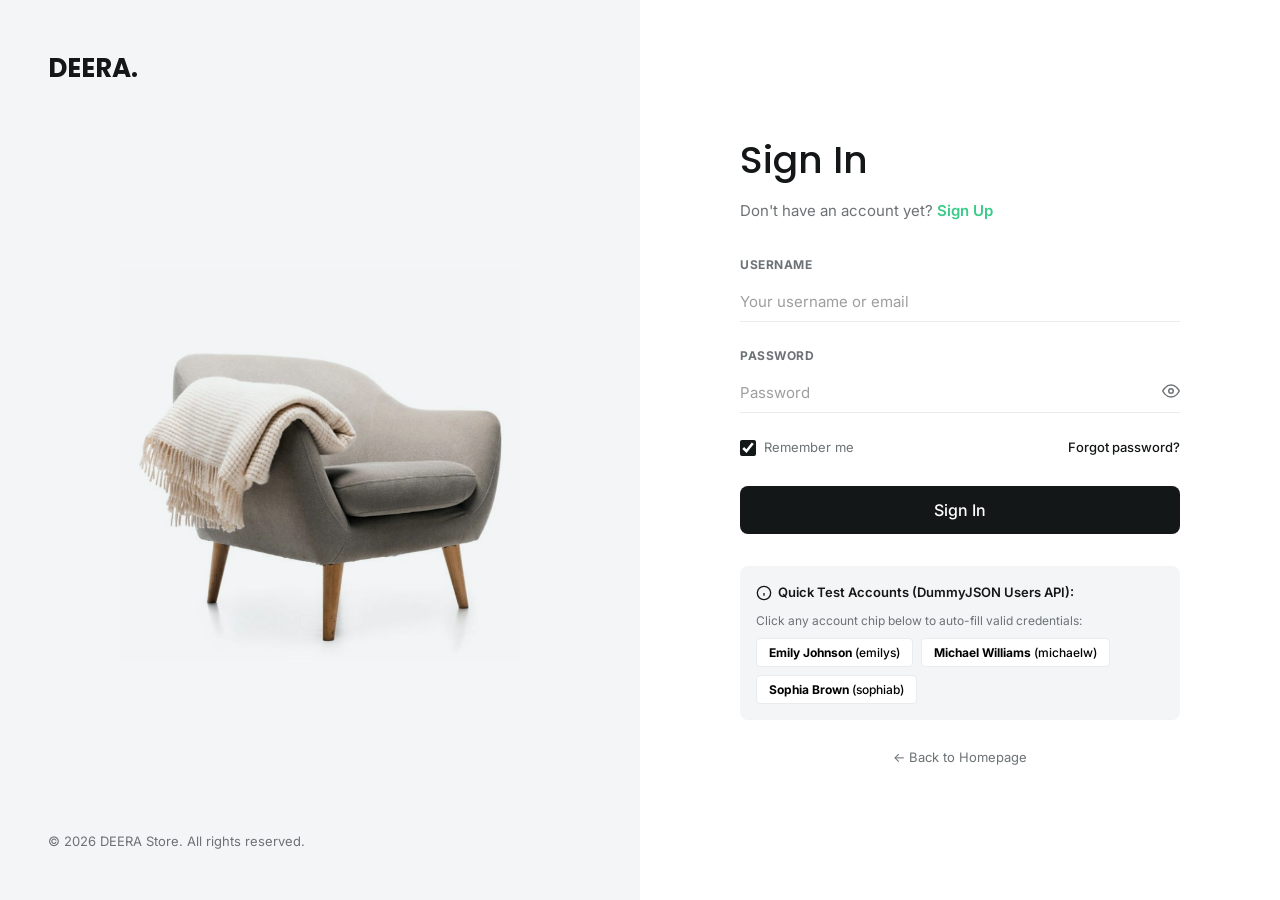
==== commit 0f43bf01: "update" ====
--- a/index.html
+++ b/index.html
@@ -3,8 +3,8 @@
 <head>
   <meta charset="UTF-8">
   <meta name="viewport" content="width=device-width, initial-scale=1.0">
-  <title>DEERA. — Premium Audio &amp; Headphone Store</title>
-  <meta name="description" content="Discover premium headphones, earbuds, and audio accessories at DEERA. Experience music like never before.">
+  <title>DEERA. — Online Store &amp; Everyday Essentials</title>
+  <meta name="description" content="Discover everyday essentials, curated lifestyle goods, beauty, home decor, and daily favorites at DEERA. Quality products for your everyday life.">
   
   <!-- Google Fonts: Poppins & Inter (Native CSS Import) -->
   <link rel="preconnect" href="https://fonts.googleapis.com">
@@ -57,9 +57,9 @@
         <!-- Desktop Navigation Links -->
         <ul class="nav-links">
           <li><a href="index.html" class="nav-link active">Home</a></li>
-          <li><a href="#newArrivals" class="nav-link">Shop</a></li>
-          <li><a href="#collections" class="nav-link">Collections</a></li>
-          <li><a href="#newsletter" class="nav-link">Contact Us</a></li>
+          <li><a href="#newArrivals" class="nav-link">Shop Catalog</a></li>
+          <li><a href="#benefits" class="nav-link">Why Us</a></li>
+          <li><a href="cart.html" class="nav-link">Cart</a></li>
         </ul>
 
         <!-- Navigation Actions (Search, Auth User Greeting/Menu, Cart, Mobile Toggle) -->
@@ -109,12 +109,13 @@
   <section class="hero-section" id="hero">
     <div class="container">
       <div class="hero-grid">
-        <!-- Left Hero Media: Smiling man with blue headphones and smartphone -->
+        <!-- Left Hero Media: Curated everyday essentials & lifestyle collection -->
         <div class="hero-media">
           <img 
-            src="assets/images/hero-person.png" 
-            alt="Person enjoying music with DEERA headphones" 
+            src="assets/images/hero-general-store.jpg" 
+            alt="Curated everyday essentials, home goods, and lifestyle products" 
             class="hero-person-img"
+            style="border-radius: 20px; max-height: 520px; box-shadow: 0 20px 40px rgba(0, 0, 0, 0.08); object-fit: cover;"
             fetchpriority="high"
           >
         </div>
@@ -122,23 +123,16 @@
         <!-- Right Hero Content -->
         <div class="hero-content">
           <h1 class="hero-title">
-            Listen to the <span class="highlight-blue">amazing</span> music sound.
+            Everything you need, <span class="highlight-blue">all in one</span> place.
           </h1>
           <p class="hero-subtitle">
-            Experience music like never before with next-generation acoustic engineering.
+            Discover curated everyday essentials from top categories — from beauty &amp; fragrances to home decor and daily groceries.
           </p>
           <a href="#newArrivals" class="hero-btn">
-            Shopping Now
-          </a>
-        </div>
-      </div>
-    </div>
-  </section>
-
-  <!-- Partner Brand Logos Section -->
-  <section class="brand-logos-section" aria-label="Partner Brands">
-    <div class="container">
-      <img src="assets/images/brand-logos.png" alt="Trusted Partner Brands" class="brand-logos-banner-img" loading="lazy">
+            Explore Catalog &darr;
+          </a>
+        </div>
+      </div>
     </div>
   </section>
 
@@ -209,34 +203,7 @@
     </div>
   </section>
 
-  <!-- Section: Shop Collection -->
-  <section class="collection-section" id="collections" aria-label="Shop Collections">
-    <div class="container">
-      <div class="section-header-row">
-        <h2 class="section-title">Shop Collection</h2>
-      </div>
-
-      <div class="collection-grid">
-        <!-- Large Left Banner: Headband -->
-        <a href="#newArrivals" class="collection-banner collection-banner-large" title="Browse Headbands">
-          <img src="assets/images/collection-headband.png" alt="Headband Collection" class="collection-banner-img" loading="lazy">
-        </a>
-
-        <!-- Right Column: Earbuds and Accessories -->
-        <div class="collection-right-col">
-          <!-- Earbuds Banner -->
-          <a href="#newArrivals" class="collection-banner collection-banner-small" title="Browse Earbuds">
-            <img src="assets/images/collection-earbuds.png" alt="Earbuds Collection" class="collection-banner-img" loading="lazy">
-          </a>
-
-          <!-- Accessories Banner -->
-          <a href="#newArrivals" class="collection-banner collection-banner-small" title="Browse Accessories">
-            <img src="assets/images/collection-accessories.png" alt="Accessories Collection" class="collection-banner-img" loading="lazy">
-          </a>
-        </div>
-      </div>
-    </div>
-  </section>
+
 
   <!-- Section: Best Seller Grid -->
   <section class="section-padding" style="padding-top: 20px;">
@@ -253,51 +220,8 @@
     </div>
   </section>
 
-  <!-- Section: Promotional Banner with Live Countdown Timer -->
-  <section class="promo-section" aria-label="Special Promotion">
-    <div class="container">
-      <div class="promo-container">
-        <!-- Left Banner Image -->
-        <div class="promo-img-col">
-          <img src="assets/images/promo-guy.png" alt="Man with sunglasses wearing DEERA headphones" loading="lazy">
-        </div>
-
-        <!-- Right Promotional Copy & Countdown Timer -->
-        <div class="promo-content-col">
-          <span class="promo-eyebrow">Promotion</span>
-          <h2 class="promo-title">Hurry up! 40% OFF</h2>
-          <p class="promo-desc">Thousands of high tech audio gear are waiting for you.</p>
-
-          <p class="countdown-label">Offer expires in:</p>
-          <div class="countdown-timer-grid">
-            <div class="timer-box">
-              <span class="timer-num" id="timerDays">02</span>
-              <span class="timer-unit">Days</span>
-            </div>
-            <div class="timer-box">
-              <span class="timer-num" id="timerHours">12</span>
-              <span class="timer-unit">Hours</span>
-            </div>
-            <div class="timer-box">
-              <span class="timer-num" id="timerMinutes">45</span>
-              <span class="timer-unit">Minutes</span>
-            </div>
-            <div class="timer-box">
-              <span class="timer-num" id="timerSeconds">05</span>
-              <span class="timer-unit">Seconds</span>
-            </div>
-          </div>
-
-          <div>
-            <a href="#newArrivals" class="btn btn-primary btn-lg">Shop now</a>
-          </div>
-        </div>
-      </div>
-    </div>
-  </section>
-
   <!-- Section: Values & Service Features -->
-  <section class="values-section" aria-label="Customer Benefits">
+  <section class="values-section" id="benefits" aria-label="Customer Benefits">
     <div class="container">
       <div class="values-grid">
         <!-- Value 1 -->
@@ -352,72 +276,6 @@
     </div>
   </section>
 
-  <!-- Section: Instagram Newsfeed -->
-  <section class="instagram-section" aria-label="Social Feed">
-    <div class="container">
-      <span class="insta-eyebrow">Newsfeed</span>
-      <h2 class="insta-title">Instagram</h2>
-      <p class="insta-subtitle">Follow us on social media for more discount &amp; promotions</p>
-      <a href="https://instagram.com" target="_blank" rel="noopener noreferrer" class="insta-handle">@deera_official</a>
-
-      <div class="instagram-grid">
-        <div class="insta-item">
-          <img src="assets/images/instagram-1.png" alt="Lifestyle audio photography" loading="lazy">
-        </div>
-        <div class="insta-item">
-          <img src="assets/images/instagram-2.png" alt="Listening to DEERA sound outdoors" loading="lazy">
-        </div>
-        <div class="insta-item">
-          <img src="assets/images/instagram-3.png" alt="Working with music" loading="lazy">
-        </div>
-        <div class="insta-item">
-          <img src="assets/images/instagram-4.png" alt="DEERA headphone close-up" loading="lazy">
-        </div>
-      </div>
-    </div>
-  </section>
-
-  <!-- Section: Join Our Newsletter -->
-  <section class="newsletter-section" id="newsletter">
-    <div class="container">
-      <div class="newsletter-box">
-        <!-- Left Product Art -->
-        <div class="nl-media-left">
-          <img src="assets/images/newsletter-headphone.png" alt="Headphone decorative element" loading="lazy">
-        </div>
-
-        <!-- Center Form & Typography -->
-        <div class="nl-center-content">
-          <h2 class="nl-title">Join Our Newsletter</h2>
-          <p class="nl-desc">Sign up for deals, new products and promotions</p>
-          
-          <form class="newsletter-form" id="newsletterForm">
-            <div class="nl-input-wrap">
-              <svg class="nl-icon" width="20" height="20" viewBox="0 0 24 24" fill="none" stroke="currentColor" stroke-width="2">
-                <path d="M4 4h16c1.1 0 2 .9 2 2v12c0 1.1-.9 2-2 2H4c-1.1 0-2-.9-2-2V6c0-1.1.9-2 2-2z"></path>
-                <polyline points="22,6 12,13 2,6"></polyline>
-              </svg>
-              <input 
-                type="email" 
-                id="newsletterEmail" 
-                class="nl-input" 
-                placeholder="Email address" 
-                required 
-                aria-label="Email address for newsletter"
-              >
-            </div>
-            <button type="submit" class="nl-submit-btn">Signup</button>
-          </form>
-        </div>
-
-        <!-- Right Product Art -->
-        <div class="nl-media-right">
-          <img src="assets/images/newsletter-girl.png" alt="Happy girl enjoying headphones" loading="lazy">
-        </div>
-      </div>
-    </div>
-  </section>
-
   <!-- Site Footer -->
   <footer class="site-footer">
     <div class="container">
@@ -425,14 +283,14 @@
       <div class="footer-top-row">
         <div class="footer-brand-wrap">
           <span class="footer-brand-logo">DEERA.</span>
-          <span class="footer-store-tag">Headphone Store</span>
+          <span class="footer-store-tag">Everyday Essentials Store</span>
         </div>
 
         <ul class="footer-nav">
           <li><a href="index.html">Home</a></li>
-          <li><a href="#newArrivals">Shop</a></li>
-          <li><a href="#collections">Collections</a></li>
-          <li><a href="#newsletter">Contact Us</a></li>
+          <li><a href="#newArrivals">Shop Catalog</a></li>
+          <li><a href="#benefits">Why Us</a></li>
+          <li><a href="cart.html">Cart</a></li>
         </ul>
       </div>
 
@@ -505,12 +363,13 @@
       </div>
       <ul class="mobile-nav-links">
         <li><a href="index.html">Home</a></li>
-        <li><a href="#newArrivals">Shop</a></li>
-        <li><a href="#collections">Collections</a></li>
-        <li><a href="#newsletter">Contact Us</a></li>
+        <li><a href="#newArrivals">Shop Catalog</a></li>
+        <li><a href="#benefits">Why Us</a></li>
+        <li><a href="cart.html">Cart</a></li>
+        <li><a href="orders.html">My Orders</a></li>
       </ul>
     </div>
-    <div style="padding-top: 24px; border-top: 1px solid var(--color-border); display: flex; flex-direction: column; gap: 10px;">
+    <div id="mobileNavAuth" style="padding-top: 24px; border-top: 1px solid var(--color-border); display: flex; flex-direction: column; gap: 10px;">
       <a href="login.html" class="btn btn-primary w-100">Sign In</a>
       <a href="signup.html" class="btn btn-outline w-100">Create Account</a>
     </div>
